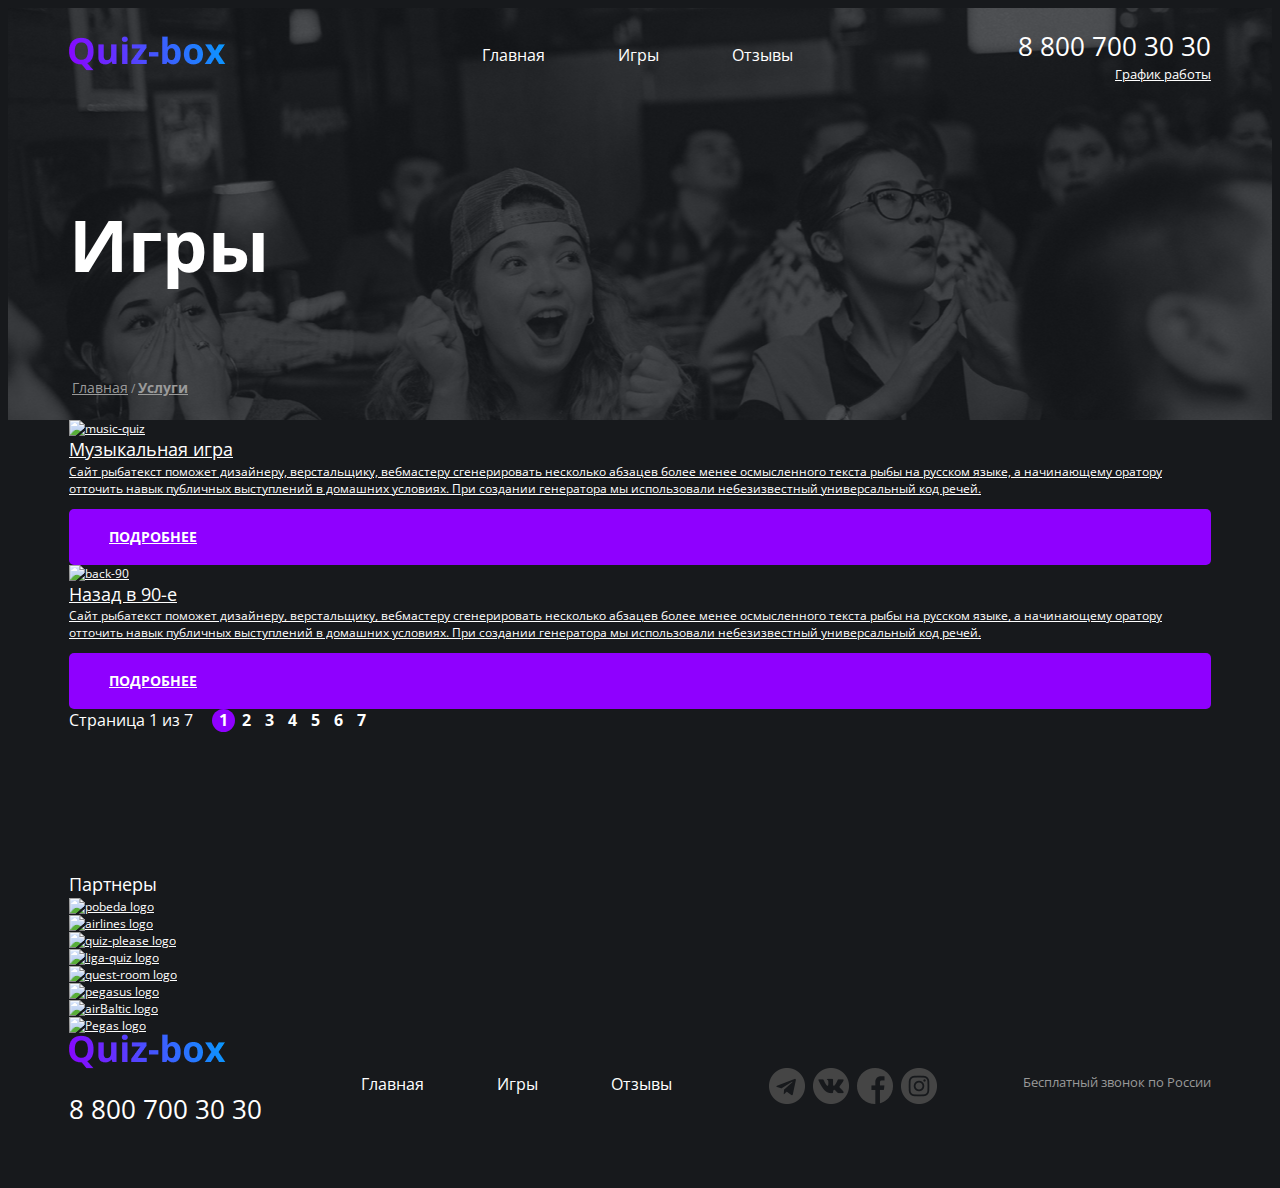
==== feedback.html @ 22ec0e54 "Add files via upload" ====
<!DOCTYPE html>
<html lang="en">
<head>
    <meta charset="UTF-8">
    <meta http-equiv="X-UA-Compatible" content="IE=edge">
    <meta name="viewport" content="width=device-width, initial-scale=1.0">
    <title>Услуги</title>
    <link href="https://fonts.googleapis.com/css2?family=Open+Sans:wght@400;700&display=swap" rel="stylesheet">
    <link rel="stylesheet" href="main — копия.css"></head>
    <link rel="stylesheet" href="normalize.css">
</head>
<body>
    <div class="wrapper feedback-wrapper">
        <section class="top-line">
            <div class="container top-line__container">
                <header class="header">
                    <div class="header__col header__col-left">
                    <a href="/" class="logo">
                        <img src="img/Quiz-box.png" alt="quiz-box logo" class="logo__img">
                    </a>
                      </div>
                      <div class="header__col">
                    <nav class="menu">
                        <ul class="menu__list">
                            <li class="menu__item">
                                <a href="#" class="menu__link">Главная</a>
                            </li>
                            <li class="menu__item">
                                <a href="#" class="menu__link">Игры</a>
                            </li>
                            <li class="menu__item">
                                <a href="#" class="menu__link">Отзывы</a>
                            </li>
                        </ul>
                    </nav>
                        </div>
                        <div class="header__col header__col-right">
                    <div class="contacts">
                        <a href="tel:+78007003030" class="contacts__phone">8 800 700 30 30</a>
                        <div class="contacts__dropdown-title">График работы</div>
                        </div>
                    </address>
                  </header>
                
                    <h1 class="page__title">Игры</h1>
                    <nav class="breadcrumbs">
                        <ul class="breadcrumbs__list">
                            <li class="breadcrumbs__item">
                                <a href="" class="breadcrumbs__link">Главная</a>
                            </li>
                            <li class="breadcrumbs__item breadcrumbs__item--active">
                                <a href="" class="breadcrumbs__link">Услуги</a>
                            </li>
                        </ul>
                    </nav>
            </div>
        </section>
        <main class="page-content">
            <div class="container">
                <ul class="services">
                    <li class="services__item">
                        <a href="#" class="service">
                            <div class="service__img">
                                <img src="img/music-quiz_services.png" alt="music-quiz" class="services__img-elem">
                            </div>
                            <div class="service__content">
                                <h2 class="service__title">Музыкальная игра</h2>
                                <div class="service__desc">
                                    <p>
                                        Сайт рыбатекст поможет дизайнеру, верстальщику, вебмастеру сгенерировать несколько абзацев более менее осмысленного текста рыбы на русском языке, а начинающему оратору отточить навык публичных выступлений в домашних условиях. При создании генератора мы использовали небезизвестный универсальный код речей. 
                                    </p>
                                </div>
                                <div href="" class="btn btn--color--white--serv">Подробнее</div>
                            </div>
                        </a>    
                    </li>
                    <li class="services__item">
                        <a href="#" class="service">
                            <div class="service__img">
                                <img src="img/back-90_services.png" alt="back-90" class="services__img-elem">
                            </div>
                            <div class="service__content">
                                <h2 class="service__title">Назад в 90-е</h2>
                                <div class="service__desc">
                                    <p>
                                        Сайт рыбатекст поможет дизайнеру, верстальщику, вебмастеру сгенерировать несколько абзацев более менее осмысленного текста рыбы на русском языке, а начинающему оратору отточить навык публичных выступлений в домашних условиях. При создании генератора мы использовали небезизвестный универсальный код речей. 
                                    </p>
                                </div>
                                <div href="" class="btn btn--color--white--serv">Подробнее</div>
                            </div>
                        </a>
                    </li>
                </ul>
                <div class="paginator paginator--serv">
                    <div class="paginator__display">Страница 1 из 7</div>
                    <ul class="paginator__list">
                        <li class="paginator__item paginator__item--active"> <a href="" class="paginator__link">1</a></li>
                        <li class="paginator__item"> <a href="" class="paginator__link">2</a></li>
                        <li class="paginator__item"> <a href="" class="paginator__link">3</a></li>
                        <li class="paginator__item"> <a href="" class="paginator__link">4</a></li>
                        <li class="paginator__item"> <a href="" class="paginator__link">5</a></li>
                        <li class="paginator__item"> <a href="" class="paginator__link">6</a></li>
                        <li class="paginator__item"> <a href="" class="paginator__link">7</a></li>
                    </ul>
            </div>
            </div>
        </main>
        <section class="inner-section inner-section--bg--grey">
            <div class="container">
                <h2 class="inner-section__title">Партнеры</h2>
                <ul class="partners">
                    <li class="partners__item">
                        <a href="#" class="partners__link">
                            <img src="img/pobeda.png" alt="pobeda logo">
                        </a>
                    </li>
                    <li class="partners__item">
                        <a href="#" class="partners__link">
                            <img src="img/airlines.png" alt="airlines logo">
                        </a>
                    </li>
                    <li class="partners__item">
                        <a href="#" class="partners__link">
                            <img src="img/quiz-please.png" alt="quiz-please logo">
                        </a>
                    </li>
                    <li class="partners__item">
                        <a href="#" class="partners__link">
                            <img src="img/ligue-quiz.png" alt="liga-quiz logo">
                        </a>
                    </li>
                    <li class="partners__item">
                        <a href="#" class="partners__link">
                            <img src="img/kvestroom.png" alt="quest-room logo">
                        </a>
                    </li>
                    <li class="partners__item">
                        <a href="#" class="partners__link">
                            <img src="img/pegasus.png" alt="pegasus logo">
                        </a>
                    </li>
                    <li class="partners__item">
                        <a href="#" class="partners__link">
                            <img src="img/airbaltic.png" alt="airBaltic logo">
                        </a>
                    </li>
                    <li class="partners__item">
                        <a href="#" class="partners__link">
                            <img src="img/pegas.png" alt="Pegas logo">
                        </a>
                    </li>
                </ul>
            </div>
        </section>
        <footer class="inner-footer">
            <div class="container">
                <div class="footer">
                    <div class="footer__col">
                <a href="/" class="logo">
                    <img src="img/Quiz-box.png" alt="" class="logo__pic">
                </a>
                        <nav class="menu menu--footer">
                            <ul class="menu__list">
                              <li class="menu__item">
                               <a href="" class="menu__link">Главная</a>
                              </li>
                              <li class="menu__item">
                              <a href="" class="menu__link">Игры</a>
                             </li>
                              <li class="menu__item">
                             <a href="" class="menu__link">Отзывы</a>
                              </li>
                             </ul>
                            </nav>
                        </div>
                        <div class="footer__col footer__col--align--right">
        <ul class="socials">
            <li class="socials__item socials__item--icon--tg">
                <a href="" class="socials__link"></a>
            </li>
            <li class="socials__item socials__item--icon--vk">
                <a href="" class="socials__link"></a>
            </li>
            <li class="socials__item socials__item--icon--fb">
                <a href="" class="socials__link"></a>
            </li>
            <li class="socials__item socials__item--icon--ig">
                <a href="" class="socials__link"></a>
            </li>
        </ul>
        <adress class="contacts">
            <div class="contacts__desc">
                Бесплатный звонок по России
            </div>
            <a href="tel:+78007003030" class="contacts__phone">8 800 700 30 30</a>
        </adress>
        </div>
        </div>
            </div>
        </footer>
    </div>
</body>
</html>
---- main — копия.css ----
body {
    font-family: "Open Sans", Helvetica, sans-serif;
    color: #fff;
    font-size: 12px;
    line-height: 1.42;
    background: #17191C;
    -webkit-font-smoothing: antialiased; 
    -moz-osx-font-smoothing: grayscale; 
}

a {
    color: inherit;
    margin: 0;
    padding: 0;
    box-sizing: border-box;
}

ul {
    padding: 0;
    margin: 0;
}

ul li {
    list-style: none;
}

h1, h2, h3, h4 {
    margin: 0;
    font-weight: normal;
}

p {
    margin-top: 0;
}

* { 
    box-sizing: border-box;
}

.main-page-wrapper {
    background: url("img/main1.png") top center, url("img/main2.png") bottom 120px center, #17191C;
    background-repeat: no-repeat;
    background-size: contain;
    background-blend-mode: luminosity;
}

.container {
    margin: 0 auto;
    width: 1142px; 
}

.hero__container {
    display: flex;
    flex-direction: column;
    justify-content: space-between;
    min-height: 560px;
}

.header {
    padding-top: 20px;
    margin-bottom: 30px;
    display: flex;
    justify-content: space-between;
    align-items: center;
}

.header__col {
    display: flex;
    align-items: center;
}

.header__col-left {
    justify-content: flex-start;
}

.header__col-right {
    justify-content: flex-end;
}

.logo {
    display: block;
    margin-right: 100px;
}

.menu {
    display: flex;
    justify-content: space-between;
}

.menu__item {
    display: inline-block;
    vertical-align: middle;
    margin-right: 70px;
}

.menu__link {
    font-size: 16px;
    text-decoration: none;
}

.menu__link:hover {
    color: #8F00FF;
}

.contacts {
    font-style: normal;
    text-align: right;
    right: 0px;
    top: 26.64px;
}

.contacts__desc {
    color: #9A9A9A;
    font-size: 13px;
}

.contacts__phone {
    text-decoration: none;
    font-size: 26px;
    margin-bottom: 4px;
}

.contacts__dropdown-title {
    font-size: 13px;
    text-decoration: underline;
}

.hero__text-section {
    width: 60%;
}

.hero__title {
    font-size: 60px;
    font-weight: bold;
    line-height: 1.1;
    margin-bottom: 18px;
}

.hero__subtitle {
    font-size: 21px;   
    margin-bottom: 90px; 
}

.btn {
    background: #8F00FF;
    border-radius: 5px;
    padding: 18px 40px;
    color: #fff;
    font-size: 14px;
    font-weight: bold;
    text-transform: uppercase; 
    text-decoration: none;
}

.btn:hover {
    background: #741BBA;
}

.btn--color--white {
    background: #fff;
    border: 1px solid #8F00FF;
    border-radius: 5px;
    color: #8F00FF;
}

.news {
    margin-bottom: 120px; /* отступ для прошедших игр */
}

.news__title-title {
    display: flex;
    align-items: center;
}

.news__title {               /* новинки недели */
    font-size: 36px;
    font-weight: bold;
    margin-top: 210px; 
}

.news__title-img {
    height: 42px;
    width: 42px;
    margin-top: 210px;
}


.news__subtitle {
    font-size: 24px;
    font-weight: bold;
}

.news__list {
    display: flex;
    justify-content: space-between;
    margin-top: 50px;
}

.news__item {
    min-height: 360px;
    background: #fff;
    border-radius: 4px;
    width: calc(100% / 3 - 18px);
    overflow: hidden;
    display: flex;
    flex-direction: column;
    flex-basis: auto;
}

.news__item:last-child {
    margin-right: 0;
}

.news__header {
    min-height: 140px;
    margin-bottom: 0px;
    height: 144px;
    background: #17191C;
}

.news__content {
    padding: 22px 23px 45px;
    color: #000;
    display: flex;
    flex: 1;
    flex-direction: column;
}

.news__header-img {
    width: 100%;
    height: 100%;
    object-fit: cover;
}

.news__about {
    font-size: 16px;
    vertical-align: middle;
}

.news__info {
    display: flex;
}


.news__info-left {
    display: flex;
    justify-content: flex-start;
    align-items: center;
    
}

.news__info-right {
    display: flex;
    justify-content: flex-end;
    align-items: center;
    
}

.news__info-min, .news__info-question {
    font-size: 16px;
    margin-right: 15px;
}

.news__btn-wrapper {
    display: flex;
    margin-top: auto;
}

.news__about {
    font-size: 14px;
}

.news__about-desc {
    width: 300px;
    margin-bottom: 45px;
}

.past-games {
    margin-bottom: 50px;
}

.past-games__title {
    font-size: 36px;
    font-weight: bold;
    margin-bottom: 46px;
}

.games__list {
    display: flex;
    justify-content: space-between;
}

.single-games {
    position: relative;
    border-radius: 4px;
    overflow: hidden;
}

.games__item {
    height: 396px;
    margin-right: 2%;
    flex: 1;
}

.games__item:last-child { 
    margin-right: 0;
}

.single-games__img {
    display: block;
    width: 100%;
    height: 100%;
    object-fit: cover;
}

.single-games__text-content {
    position: absolute;
    left: 0;
    right: 0;
    bottom: 0;
    padding: 20px 25px;
    min-height: 160px;
}

.single-games__title {
    font-size: 24px;
    font-weight: bold;
}

.single-games__date {
    font-size: 14px;
    text-transform: lowercase;
}

.single-games__about {
    font-size: 16px;
    margin-bottom: 5px;
}

.paginator {  
    display: flex;
    width: 100%;
    margin-bottom: 140px;
}

.paginator__list {
    display: flex;
    font-size: 16px;
}

.paginator__item {
    text-align: center;
}

.paginator__display {
    display: flex;
    align-items: center;
    font-size: 16px;
    margin-right: 19px;
}

.paginator__item--active .paginator__link {
    background: #8F00FF;
}

.paginator__link {
    display: block;
    width: 23px;
    height: 23px;
    border-radius: 50%;
    position: relative;
    text-decoration: none;
    font-weight: bold;
    line-height: 23px;
}

.about-us {
    margin-bottom: 58px;
}

.about:before, .about__desc {
    display: inline-block;
    vertical-align: top;
}

.about:before {
    content: "";
    display: inline-block;
    vertical-align: top;
    width: 490px;
    height: 505px;
    border-radius: 3px;
    background: url("img/about.png") center center / cover no-repeat;
}

.about__desc {
    background: linear-gradient(71.43deg, #8F00FF 0%, #148CFF 100%), #212121;
    display: inline-block;
    padding: 70px 80px;
    width: 780px;
    margin-left: -140px;
    margin-top: 90px;
    border-radius: 3px;
    margin-bottom: 25px;
}

.about__title {
    font-weight: bold;
    font-size: 36px;
    margin-bottom: 37px;
}

.about__desc-text {
    margin-bottom: 90px;
    font-size: 16px;
    line-height: 1.7;
}

.about__desc-text p {
    margin-bottom: 50px;
}

.about__desc-text p:last-child {
    margin-bottom: 0;
}

.btn--gradient {
    background: none;
    border: 1px solid #fff;
    border-radius: 5px;
    color: #fff;
}   

.footer-container__content {
    border-top: 0.1px solid #ffffff;
}

.footer {
    height: 146px;
    position: relative;
}

.socials {
    top: 34px;
    left: 700px;
    position: absolute;
}

.socials__item {
    display: inline-block;
    vertical-align: middle;
    margin-right: 5px;
}

.socials__item:last-child {
    margin-right: 0;
}

.socials__link {
    display: block;
    text-decoration: none;
    width: 36px;
    height: 36px;
    background: center center no-repeat;
}

.socials__item--icon--tg .socials__link {
    background-image: url("img/telegram.png");
}

.socials__item--icon--vk .socials__link {
    background-image: url("img/vk.png");
}

.socials__item--icon--fb .socials__link {
    background-image: url("img/f.png");
}

.socials__item--icon--ig .socials__link {
    background-image: url("img/in.png");
}

.socials__item--icon--tg .socials__link:hover {
    background-image: url("img/t-hover.png");
}

.socials__item--icon--vk .socials__link:hover {
    background-image: url("img/vk-hover.png");
}

.socials__item--icon--fb .socials__link:hover {
    background-image: url("img/f2-hover.png");
}

.socials__item--icon--ig .socials__link:hover {
    background-image: url("img/in-hover.png");
}

.menu--footer {
   position: absolute;
   left: 292px;
}


/* services page */

.top-line {
    min-height: 412px;
    display: flex;
    flex-direction: column;
    background: url("img/main1.png") center no-repeat, #17191C;
    background-blend-mode: luminosity;
}

.top-line__container {
    display: flex;
    flex: 1;
    flex-direction: column;
    justify-content: space-between;
    padding-bottom: 19px;
    
}

.page__title {
    font-size: 72px;
    line-height: 1;
    font-weight: bold;
}

.breadcrumbs__list {
    display: flex;
    align-items: center;
}

.breadcrumbs__link {
    font-size: 14px;
    color: #9A9A9A;
    margin: 3px;
}

.breadcrumbs__item {
    display: flex;
    align-items: center;
}

.breadcrumbs__item--active {
    font-weight: bold;
}

.breadcrumbs__item:after {
    content: "/";
    color: #9A9A9A;
}

.breadcrumbs__item:last-child:after {
    display: none;
}
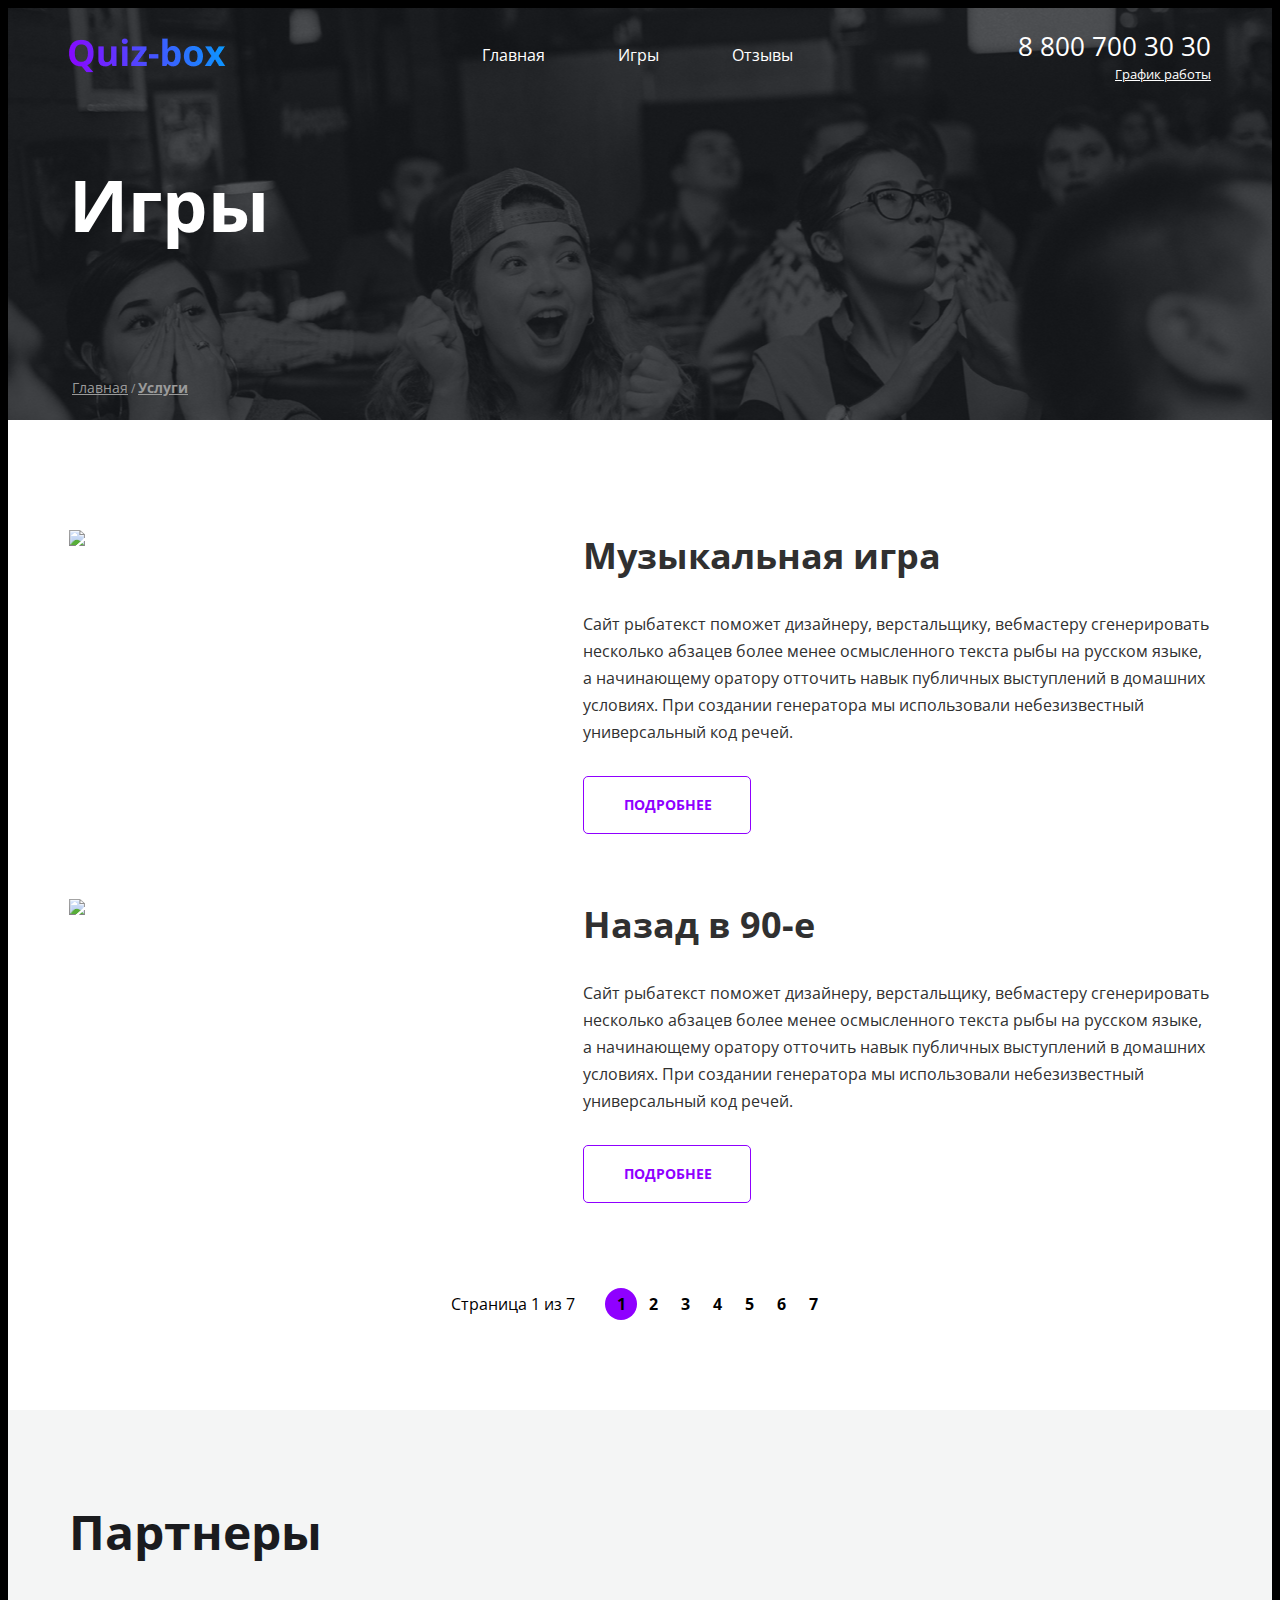
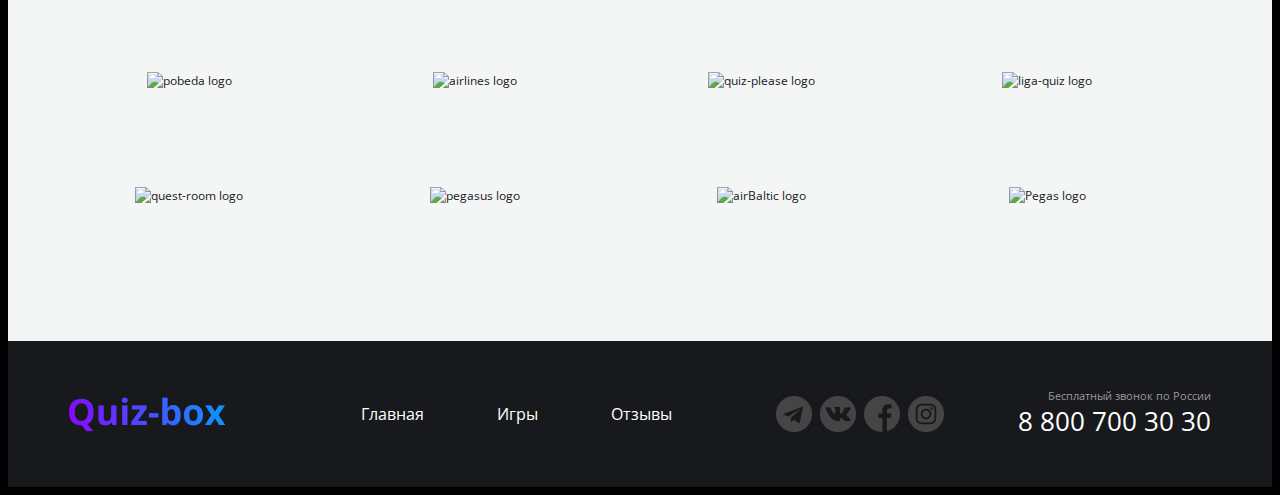
==== commit 2d94306a: "Update feedback.html" ====
--- a/feedback.html
+++ b/feedback.html
@@ -200,4 +200,4 @@
         </footer>
     </div>
 </body>
-</html>+</html>
--- a/main — копия.css
+++ b/main — копия.css
@@ -1,9 +1,9 @@
 body {
     font-family: "Open Sans", Helvetica, sans-serif;
+    background: #000;
     color: #fff;
     font-size: 12px;
     line-height: 1.42;
-    background: #17191C;
     -webkit-font-smoothing: antialiased; 
     -moz-osx-font-smoothing: grayscale; 
 }
@@ -37,6 +37,11 @@
     box-sizing: border-box;
 }
 
+img {
+    display: block;
+    max-width: 100%;
+}
+
 .main-page-wrapper {
     background: url("img/main1.png") top center, url("img/main2.png") bottom 120px center, #17191C;
     background-repeat: no-repeat;
@@ -111,7 +116,7 @@
 
 .contacts__desc {
     color: #9A9A9A;
-    font-size: 13px;
+    font-size: 11px;
 }
 
 .contacts__phone {
@@ -161,6 +166,24 @@
     border: 1px solid #8F00FF;
     border-radius: 5px;
     color: #8F00FF;
+    padding: 16px 29px;
+}
+
+.btn--color--white:hover {
+    color: #fff;
+}
+
+.btn--color--white--serv {
+    background: #fff;
+    border: 1px solid #8F00FF;
+    border-radius: 5px;
+    color: #8F00FF;
+    padding: 18px 40px;
+    max-width: 168px;
+}
+
+.btn--color--white--serv:hover {
+    color: #fff;
 }
 
 .news {
@@ -188,6 +211,7 @@
 .news__subtitle {
     font-size: 24px;
     font-weight: bold;
+    margin-bottom: 18px;
 }
 
 .news__list {
@@ -197,7 +221,7 @@
 }
 
 .news__item {
-    min-height: 360px;
+    min-height: 350px;
     background: #fff;
     border-radius: 4px;
     width: calc(100% / 3 - 18px);
@@ -213,13 +237,13 @@
 
 .news__header {
     min-height: 140px;
-    margin-bottom: 0px;
+    margin-bottom: 15px;
     height: 144px;
     background: #17191C;
 }
 
 .news__content {
-    padding: 22px 23px 45px;
+    padding: 22px 23px 30px;
     color: #000;
     display: flex;
     flex: 1;
@@ -235,10 +259,12 @@
 .news__about {
     font-size: 16px;
     vertical-align: middle;
+    margin-bottom: 25px;
 }
 
 .news__info {
     display: flex;
+    margin-bottom: 27px;
 }
 
 
@@ -246,6 +272,7 @@
     display: flex;
     justify-content: flex-start;
     align-items: center;
+    margin-right: 35px;
     
 }
 
@@ -274,6 +301,7 @@
     width: 300px;
     margin-bottom: 45px;
 }
+
 
 .past-games {
     margin-bottom: 50px;
@@ -339,8 +367,14 @@
 
 .paginator {  
     display: flex;
+    justify-content: center;
     width: 100%;
-    margin-bottom: 140px;
+    margin-bottom: 150px;
+}
+
+.paginator--serv {
+    color: #000;
+    margin-bottom: 90px;
 }
 
 .paginator__list {
@@ -356,7 +390,7 @@
     display: flex;
     align-items: center;
     font-size: 16px;
-    margin-right: 19px;
+    margin-right: 30px;
 }
 
 .paginator__item--active .paginator__link {
@@ -365,28 +399,23 @@
 
 .paginator__link {
     display: block;
-    width: 23px;
-    height: 23px;
+    width: 32px;
+    height: 32px;
     border-radius: 50%;
     position: relative;
     text-decoration: none;
     font-weight: bold;
-    line-height: 23px;
-}
-
-.about-us {
-    margin-bottom: 58px;
-}
-
-.about:before, .about__desc {
-    display: inline-block;
-    vertical-align: top;
+    line-height: 32px;
+}
+
+.about {
+    display: flex;
+    margin-bottom: 28px;
 }
 
 .about:before {
     content: "";
-    display: inline-block;
-    vertical-align: top;
+    display: block;
     width: 490px;
     height: 505px;
     border-radius: 3px;
@@ -395,9 +424,8 @@
 
 .about__desc {
     background: linear-gradient(71.43deg, #8F00FF 0%, #148CFF 100%), #212121;
-    display: inline-block;
-    padding: 70px 80px;
-    width: 780px;
+    padding: 75px 85px;
+    max-width: 790px;
     margin-left: -140px;
     margin-top: 90px;
     border-radius: 3px;
@@ -417,7 +445,7 @@
 }
 
 .about__desc-text p {
-    margin-bottom: 50px;
+    margin-bottom: 40px;
 }
 
 .about__desc-text p:last-child {
@@ -438,12 +466,22 @@
 .footer {
     height: 146px;
     position: relative;
+    display: flex;
+    align-items: center;
+    justify-content: space-between;
+}
+
+.footer__col {
+    display: flex;
+    align-items: center;
+}
+
+.footer__col--align--right {
+    justify-content: flex-end;
 }
 
 .socials {
-    top: 34px;
-    left: 700px;
-    position: absolute;
+    margin-right: 74px;
 }
 
 .socials__item {
@@ -504,13 +542,19 @@
 
 /* services page */
 
+
+.feedback-wrapper {
+    background: #fff;
+}
+
 .top-line {
     min-height: 412px;
     display: flex;
     flex-direction: column;
     background: url("img/main1.png") center no-repeat, #17191C;
     background-blend-mode: luminosity;
-}
+    margin-bottom: 90px;
+}   
 
 .top-line__container {
     display: flex;
@@ -525,6 +569,7 @@
     font-size: 72px;
     line-height: 1;
     font-weight: bold;
+    margin-bottom: 80px;
 }
 
 .breadcrumbs__list {
@@ -554,4 +599,90 @@
 
 .breadcrumbs__item:last-child:after {
     display: none;
-}+}
+
+.page__content {
+    background: #F2F2F2;
+    color: #303030;
+    padding: 40px 0;
+}
+
+.service {
+    display: flex;
+    padding: 20px 0px;
+    text-decoration: none;
+}
+
+.service__content {
+    flex: 1;
+    margin-bottom: 25px;   
+}
+
+.service__img {
+    width: 42%;
+    margin-right: 3%;
+}
+
+.service__title {
+    font-size: 36px;
+    font-weight: bold;
+    color: #303030;
+    margin-bottom: 30px;
+}
+
+.service__desc {
+    line-height: 27px;
+    font-size: 16px;   
+    margin-bottom: 30px;
+    color: #303030;
+}
+
+.services {
+    margin-bottom: 40px;
+}
+
+.inner-section {
+    background: #fff;
+    color: #1A1B1E;
+    padding: 88px 0;
+}
+
+.inner-section__title {
+    font-size: 48px;
+    font-weight: bold;
+    margin-bottom: 57px;
+}
+
+.inner-section--bg--grey {
+    background: #F4F5F5;
+}
+
+.partners {
+    display: flex;
+    flex-wrap: wrap;
+}
+
+.partners__link {
+    text-decoration: none;
+    display: flex;
+    width: 240px;
+    height: 115px;
+    align-items: center;
+    justify-content: center;
+}
+
+.partners__item {
+    margin-left: 46px;
+}
+
+.partners__item:nth-child(4n + 1) {
+    margin-left: 0;
+}
+
+.inner-footer {
+    background: #17191C;
+}
+
+
+
+
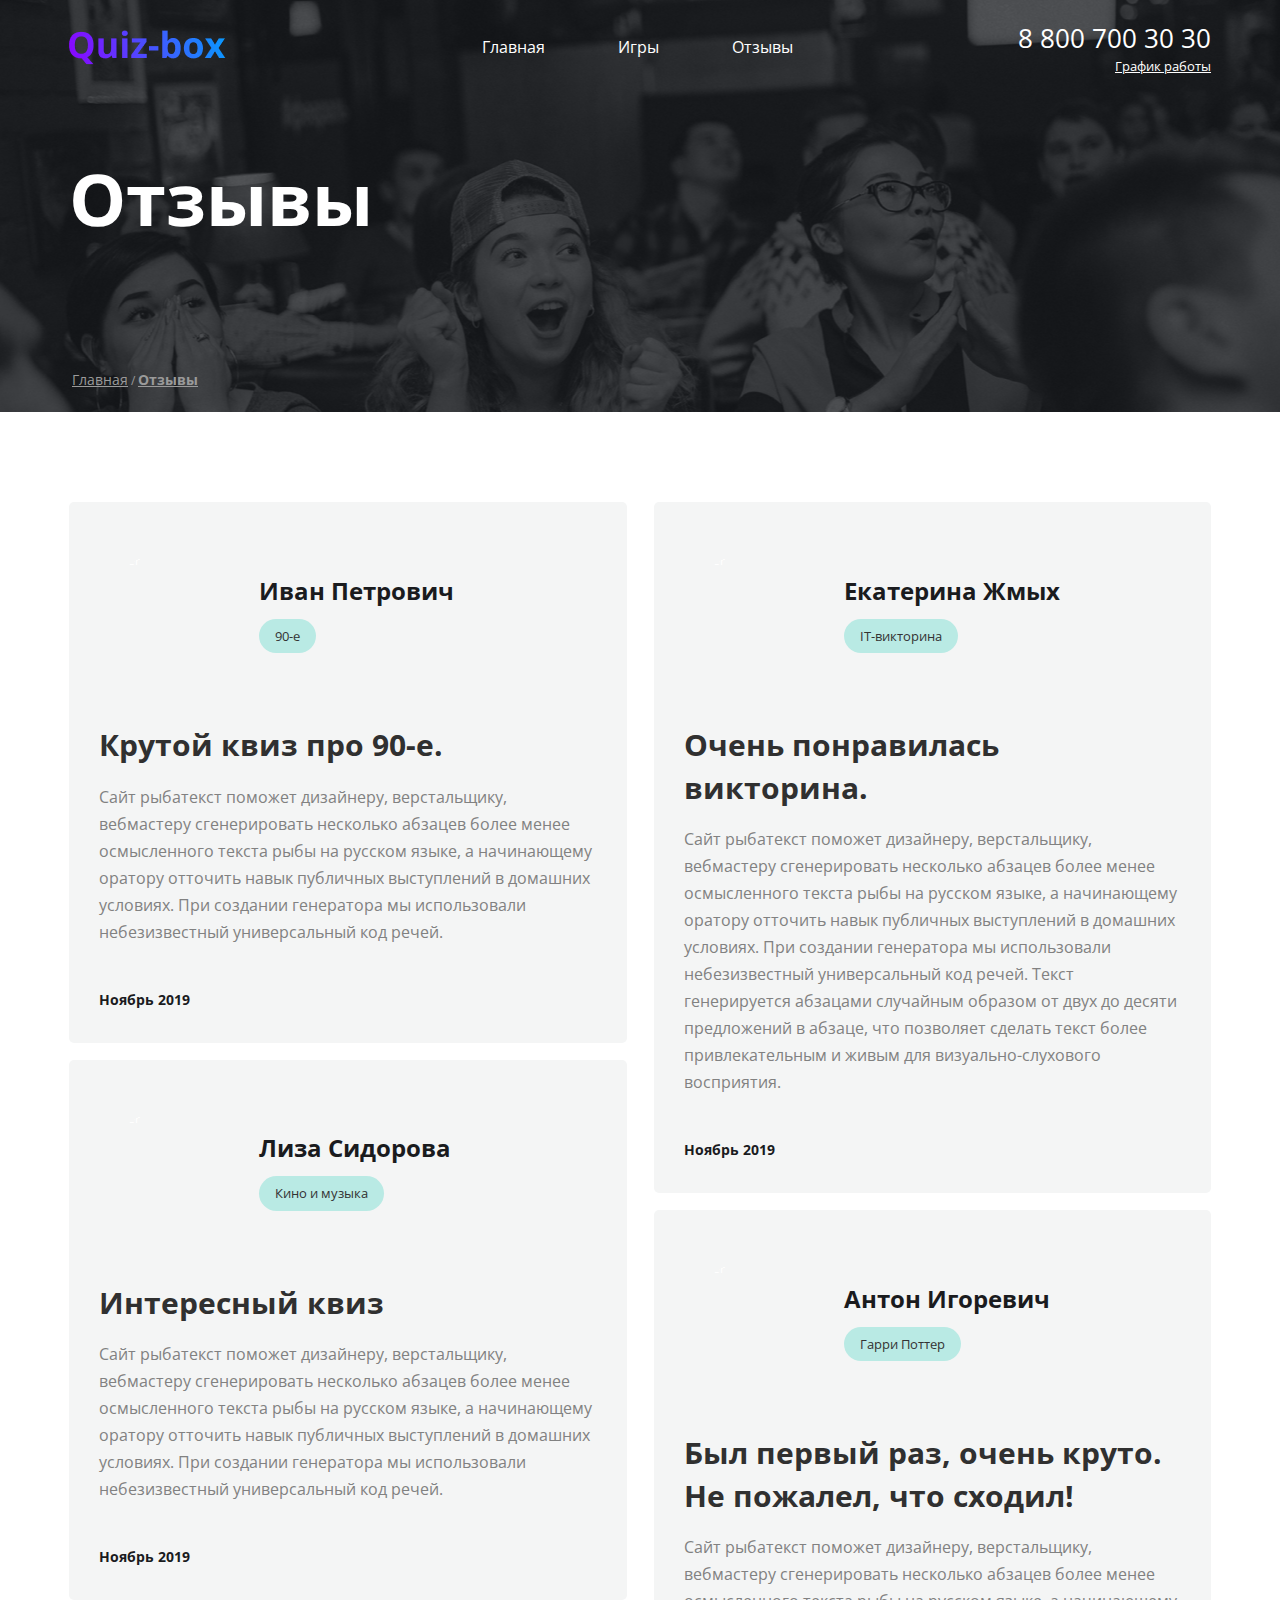
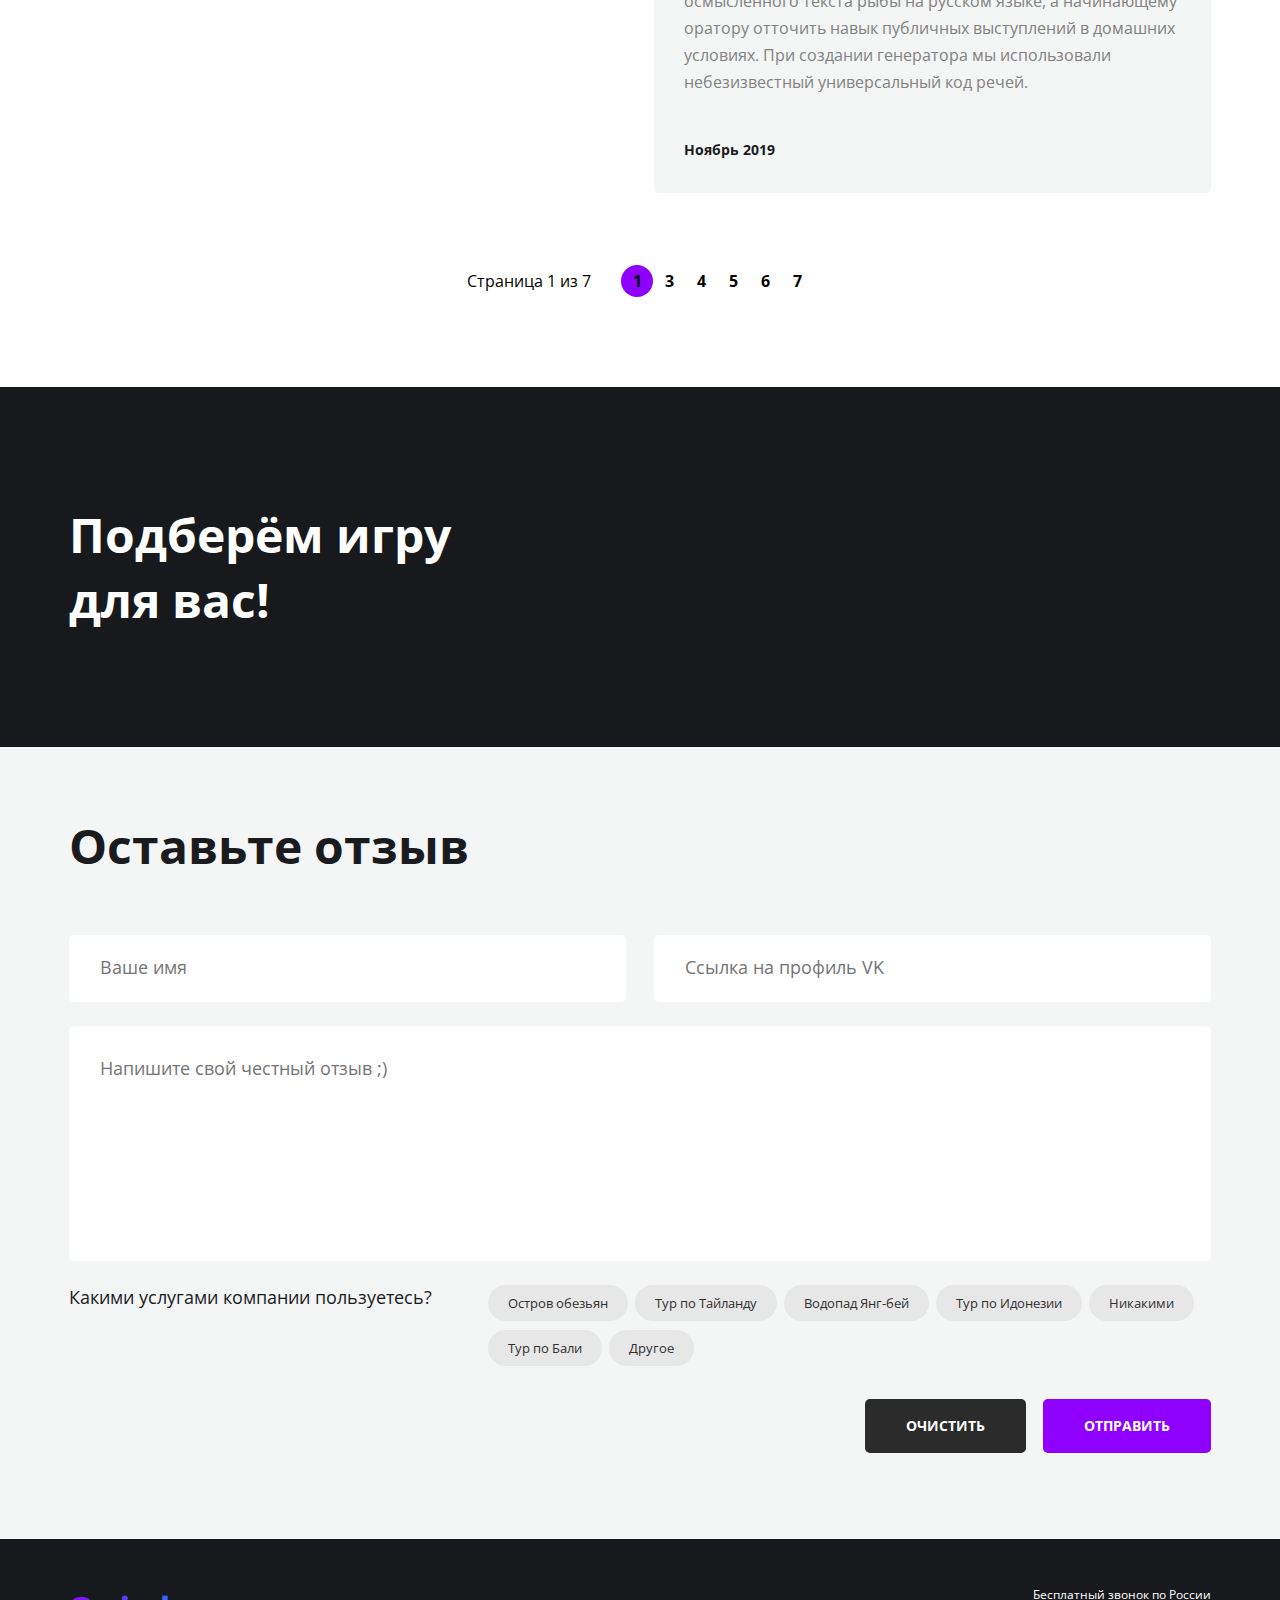
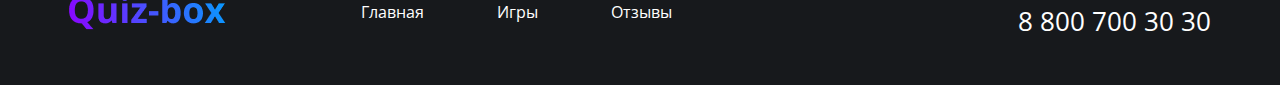
==== commit da55f23c: "Add files via upload" ====
--- a/feedback.html
+++ b/feedback.html
@@ -1,13 +1,13 @@
 <!DOCTYPE html>
-<html lang="en">
+<html lang="ru">
 <head>
     <meta charset="UTF-8">
     <meta http-equiv="X-UA-Compatible" content="IE=edge">
     <meta name="viewport" content="width=device-width, initial-scale=1.0">
-    <title>Услуги</title>
+    <title>Отзывы</title>
     <link href="https://fonts.googleapis.com/css2?family=Open+Sans:wght@400;700&display=swap" rel="stylesheet">
-    <link rel="stylesheet" href="main — копия.css"></head>
-    <link rel="stylesheet" href="normalize.css">
+    <link rel="stylesheet" href="css/main.css"></head>
+    
 </head>
 <body>
     <div class="wrapper feedback-wrapper">
@@ -15,7 +15,7 @@
             <div class="container top-line__container">
                 <header class="header">
                     <div class="header__col header__col-left">
-                    <a href="/" class="logo">
+                    <a href="index.html" class="logo">
                         <img src="img/Quiz-box.png" alt="quiz-box logo" class="logo__img">
                     </a>
                       </div>
@@ -23,33 +23,43 @@
                     <nav class="menu">
                         <ul class="menu__list">
                             <li class="menu__item">
-                                <a href="#" class="menu__link">Главная</a>
+                                <a href="index.html" class="menu__link">Главная</a>
                             </li>
                             <li class="menu__item">
-                                <a href="#" class="menu__link">Игры</a>
+                                <a href="services.html" class="menu__link">Игры</a>
                             </li>
                             <li class="menu__item">
-                                <a href="#" class="menu__link">Отзывы</a>
+                                <a href="feedback.html" class="menu__link">Отзывы</a>
                             </li>
                         </ul>
                     </nav>
                         </div>
                         <div class="header__col header__col-right">
-                    <div class="contacts">
-                        <a href="tel:+78007003030" class="contacts__phone">8 800 700 30 30</a>
-                        <div class="contacts__dropdown-title">График работы</div>
-                        </div>
-                    </address>
+                            <address class="contacts">
+                                <a href="tel:+78007003030" class="contacts__phone">8 800 700 30 30</a>
+                                <div class="contacts__dropdown">
+                                    <div class="contacts__dropdown-title">
+                                      <a href="#" class="contacts__dropdown-link">График работы</a>
+                                    </div>
+                                    <div class="contacts__dropdown-menu">
+                                        <div class="contacts__dropdown-text">
+                                          <div class="contacts__dropdown-hours">пн-вс: 09:00 - 20:00</div>
+                                          <div class="contacts__dropdown-lunch">Обед: 14:00-14:30</div>
+                                        </div>
+                                    </div>
+                                  </div>
+                              </address>
+                              </div>
                   </header>
                 
-                    <h1 class="page__title">Игры</h1>
+                    <h1 class="page__title">Отзывы</h1>
                     <nav class="breadcrumbs">
                         <ul class="breadcrumbs__list">
                             <li class="breadcrumbs__item">
-                                <a href="" class="breadcrumbs__link">Главная</a>
+                                <a href="index.html" class="breadcrumbs__link">Главная</a>
                             </li>
                             <li class="breadcrumbs__item breadcrumbs__item--active">
-                                <a href="" class="breadcrumbs__link">Услуги</a>
+                                <a href="feedback.html" class="breadcrumbs__link">Отзывы</a>
                             </li>
                         </ul>
                     </nav>
@@ -57,118 +67,214 @@
         </section>
         <main class="page-content">
             <div class="container">
-                <ul class="services">
-                    <li class="services__item">
-                        <a href="#" class="service">
-                            <div class="service__img">
-                                <img src="img/music-quiz_services.png" alt="music-quiz" class="services__img-elem">
-                            </div>
-                            <div class="service__content">
-                                <h2 class="service__title">Музыкальная игра</h2>
-                                <div class="service__desc">
-                                    <p>
-                                        Сайт рыбатекст поможет дизайнеру, верстальщику, вебмастеру сгенерировать несколько абзацев более менее осмысленного текста рыбы на русском языке, а начинающему оратору отточить навык публичных выступлений в домашних условиях. При создании генератора мы использовали небезизвестный универсальный код речей. 
-                                    </p>
+                <ul class="feedback__list">
+                    <li class="feedback__item feedback">
+                        <div class="feedback__header">
+                            <div class="feedback__photo">
+                                <div class="avatar">
+                                    <img src="img/ava-Ivan.png" alt="user" class="avatar">
                                 </div>
-                                <div href="" class="btn btn--color--white--serv">Подробнее</div>
-                            </div>
-                        </a>    
+                            </div>
+                            <div class="feedback__userdata">
+                                <a href="" class="feedback__user">Иван Петрович</a>
+                                <ul class="feedback__tags">
+                                    <li class="feedback__item tag tag--bg--green">90-е</li>
+                                </ul>
+                            </div>
+                        </div>
+                        <div class="feedback__content">
+                            <h3 class="feedback__title">Крутой квиз про 90-е.</h3>
+                            <div class="feedback__content-text">
+                                <p>
+                                    Сайт рыбатекст поможет дизайнеру, верстальщику, вебмастеру сгенерировать несколько абзацев более менее осмысленного текста рыбы на русском языке, а начинающему оратору отточить навык публичных выступлений в домашних условиях. При создании генератора мы использовали небезизвестный универсальный код речей. 
+                                </p>
+                            </div>
+                            <time class="feedback__date">Ноябрь 2019</time>
+                        </div>
                     </li>
-                    <li class="services__item">
-                        <a href="#" class="service">
-                            <div class="service__img">
-                                <img src="img/back-90_services.png" alt="back-90" class="services__img-elem">
-                            </div>
-                            <div class="service__content">
-                                <h2 class="service__title">Назад в 90-е</h2>
-                                <div class="service__desc">
-                                    <p>
-                                        Сайт рыбатекст поможет дизайнеру, верстальщику, вебмастеру сгенерировать несколько абзацев более менее осмысленного текста рыбы на русском языке, а начинающему оратору отточить навык публичных выступлений в домашних условиях. При создании генератора мы использовали небезизвестный универсальный код речей. 
-                                    </p>
+                    <li class="feedback__item feedback">
+                        <div class="feedback__header">
+                            <div class="feedback__photo">
+                                <div class="avatar">
+                                    <img src="img/ava-Liza.png" alt="user" class="avatar">
                                 </div>
-                                <div href="" class="btn btn--color--white--serv">Подробнее</div>
-                            </div>
-                        </a>
+                            </div>
+                            <div class="feedback__userdata">
+                                <a href="" class="feedback__user">Лиза Сидорова</a>
+                                <ul class="feedback__tags">
+                                    <li class="feedback__item tag tag--bg--green">Кино и музыка</li>
+                                </ul>
+                            </div>
+                        </div>
+                        <div class="feedback__content">
+                            <h3 class="feedback__title">Интересный квиз</h3>
+                            <div class="feedback__content-text">
+                                <p>
+                                    Сайт рыбатекст поможет дизайнеру, верстальщику, вебмастеру сгенерировать несколько абзацев более менее осмысленного текста рыбы на русском языке, а начинающему оратору отточить навык публичных выступлений в домашних условиях. При создании генератора мы использовали небезизвестный универсальный код речей. 
+                                </p>
+                            </div>
+                            <time class="feedback__date">Ноябрь 2019</time>
+                        </div>
+                    </li>
+                    <li class="feedback__item feedback">
+                        <div class="feedback__header">
+                            <div class="feedback__photo">
+                                <div class="avatar">
+                                    <img src="img/ava-Kate.png" alt="user" class="avatar">
+                                </div>
+                            </div>
+                            <div class="feedback__userdata">
+                                <a href="" class="feedback__user">Екатерина Жмых</a>
+                                <ul class="feedback__tags">
+                                    <li class="feedback__item tag tag--bg--green">IT-викторина</li>
+                                </ul>
+                            </div>
+                        </div>
+                        <div class="feedback__content">
+                            <h3 class="feedback__title">Очень понравилась 
+                                викторина.</h3>
+                            <div class="feedback__content-text">
+                                <p>
+                                    Сайт рыбатекст поможет дизайнеру, верстальщику, вебмастеру сгенерировать несколько абзацев более менее осмысленного текста рыбы на русском языке, а начинающему оратору отточить навык публичных выступлений в домашних условиях. При создании генератора мы использовали небезизвестный универсальный код речей. Текст генерируется абзацами случайным образом от двух до десяти предложений в абзаце, что позволяет сделать текст более привлекательным и живым для визуально-слухового восприятия. 
+                                </p>
+                            </div>
+                            <time class="feedback__date">Ноябрь 2019</time>
+                        </div>
+                    </li>
+                    <li class="feedback__item feedback">
+                        <div class="feedback__header">
+                            <div class="feedback__photo">
+                                <div class="avatar">
+                                    <img src="img/ava-Ivan.png" alt="user" class="avatar">
+                                </div>
+                            </div>
+                            <div class="feedback__userdata">
+                                <a href="" class="feedback__user">Антон Игоревич</a>
+                                <ul class="feedback__tags">
+                                    <li class="feedback__item tag tag--bg--green">Гарри Поттер</li>
+                                </ul>
+                            </div>
+                        </div>
+                        <div class="feedback__content">
+                            <h3 class="feedback__title">Был первый раз, очень круто.
+                                Не пожалел, что сходил!</h3>
+                            <div class="feedback__content-text">
+                                <p>
+                                    Сайт рыбатекст поможет дизайнеру, верстальщику, вебмастеру сгенерировать несколько абзацев более менее осмысленного текста рыбы на русском языке, а начинающему оратору отточить навык публичных выступлений в домашних условиях. При создании генератора мы использовали небезизвестный универсальный код речей. 
+                                </p>
+                            </div>
+                            <time class="feedback__date">Ноябрь 2019</time>
+                        </div>
                     </li>
                 </ul>
                 <div class="paginator paginator--serv">
                     <div class="paginator__display">Страница 1 из 7</div>
                     <ul class="paginator__list">
                         <li class="paginator__item paginator__item--active"> <a href="" class="paginator__link">1</a></li>
-                        <li class="paginator__item"> <a href="" class="paginator__link">2</a></li>
-                        <li class="paginator__item"> <a href="" class="paginator__link">3</a></li>
-                        <li class="paginator__item"> <a href="" class="paginator__link">4</a></li>
-                        <li class="paginator__item"> <a href="" class="paginator__link">5</a></li>
-                        <li class="paginator__item"> <a href="" class="paginator__link">6</a></li>
-                        <li class="paginator__item"> <a href="" class="paginator__link">7</a></li>
+                        <li class="paginator__item"> <a href="#" class="paginator__link">3</a></li>
+                        <li class="paginator__item"> <a href="#" class="paginator__link">4</a></li>
+                        <li class="paginator__item"> <a href="#" class="paginator__link">5</a></li>
+                        <li class="paginator__item"> <a href="#" class="paginator__link">6</a></li>
+                        <li class="paginator__item"> <a href="#" class="paginator__link">7</a></li>
                     </ul>
             </div>
             </div>
         </main>
-        <section class="inner-section inner-section--bg--grey">
+        <section class="separator">
             <div class="container">
-                <h2 class="inner-section__title">Партнеры</h2>
-                <ul class="partners">
-                    <li class="partners__item">
-                        <a href="#" class="partners__link">
-                            <img src="img/pobeda.png" alt="pobeda logo">
-                        </a>
-                    </li>
-                    <li class="partners__item">
-                        <a href="#" class="partners__link">
-                            <img src="img/airlines.png" alt="airlines logo">
-                        </a>
-                    </li>
-                    <li class="partners__item">
-                        <a href="#" class="partners__link">
-                            <img src="img/quiz-please.png" alt="quiz-please logo">
-                        </a>
-                    </li>
-                    <li class="partners__item">
-                        <a href="#" class="partners__link">
-                            <img src="img/ligue-quiz.png" alt="liga-quiz logo">
-                        </a>
-                    </li>
-                    <li class="partners__item">
-                        <a href="#" class="partners__link">
-                            <img src="img/kvestroom.png" alt="quest-room logo">
-                        </a>
-                    </li>
-                    <li class="partners__item">
-                        <a href="#" class="partners__link">
-                            <img src="img/pegasus.png" alt="pegasus logo">
-                        </a>
-                    </li>
-                    <li class="partners__item">
-                        <a href="#" class="partners__link">
-                            <img src="img/airbaltic.png" alt="airBaltic logo">
-                        </a>
-                    </li>
-                    <li class="partners__item">
-                        <a href="#" class="partners__link">
-                            <img src="img/pegas.png" alt="Pegas logo">
-                        </a>
-                    </li>
-                </ul>
-            </div>
+             <div class="separator__content">
+                <h2 class="separator__title">
+                    Подберём игру для вас!
+                </h2>
+             </div>
+            </div>
+        </section>
+        <section class="review">
+            <div class="container">
+                <h2 class="review__title">Оставьте отзыв</h2>
+            <form action="" class="form">
+                <div class="form__row">
+                    <div class="form__col">
+                        <input type="text" class="form__input" placeholder="Ваше имя" name="name">
+                    </div>
+                    <div class="form__col">
+                        <input type="url" class="form__input" placeholder="Ссылка на профиль VK" name="link">
+                    </div>
+                </div>
+                <div class="form__row">
+                    <textarea class="form__textarea" name="comment" placeholder="Напишите свой честный отзыв ;)"></textarea>
+                </div>
+                <div class="form__row">
+                    <div class="form__text">Какими услугами компании пользуетесь?</div>
+                    <ul class="form__check-list">
+                        <li class="form__check-item">
+                            <label class="form__label">
+                            <input type="checkbox" class="form__checkbox" name="service1">
+                            <span class="form__check-text">Остров обезьян</span>
+                            </label>
+                        </li>
+                        <li class="form__check-item">
+                            <label class="form__label">
+                            <input type="checkbox" class="form__checkbox" name="service2">
+                            <span class="form__check-text">Тур по Тайланду</span>
+                            </label>
+                        </li>
+                        <li class="form__check-item">
+                            <label class="form__label">
+                            <input type="checkbox" class="form__checkbox" name="service3">
+                            <span class="form__check-text">Водопад Янг-бей</span>
+                            </label>
+                        </li>
+                        <li class="form__check-item">
+                            <label class="form__label">
+                            <input type="checkbox" class="form__checkbox" name="service4">
+                            <span class="form__check-text">Тур по Идонезии</span>
+                            </label>    
+                        </li>
+                        <li class="form__check-item">
+                            <label class="form__label">
+                            <input type="checkbox" class="form__checkbox" name="service5">
+                            <span class="form__check-text">Никакими</span>
+                            </label>
+                        </li>
+                        <li class="form__check-item">
+                            <label class="form__label">
+                            <input type="checkbox" class="form__checkbox" name="service6">
+                            <span class="form__check-text">Тур по Бали</span>
+                            </label>
+                        </li>
+                        <li class="form__check-item">
+                            <label class="form__label">
+                            <input type="checkbox" class="form__checkbox" name="service7">
+                            <span class="form__check-text">Другое</span>
+                            </label>
+                        </li>
+                    </ul>
+                </div>
+                <div class="form__row form__row--right">
+                    <button class="btn btn--color--black" type="reset">Очистить</button>
+                    <button class="btn" type="submit">Отправить</button>
+                </div>
+            </form>
+        </div>
         </section>
         <footer class="inner-footer">
             <div class="container">
                 <div class="footer">
                     <div class="footer__col">
-                <a href="/" class="logo">
+                <a href="index.html" class="logo">
                     <img src="img/Quiz-box.png" alt="" class="logo__pic">
                 </a>
                         <nav class="menu menu--footer">
                             <ul class="menu__list">
                               <li class="menu__item">
-                               <a href="" class="menu__link">Главная</a>
+                               <a href="index.html" class="menu__link">Главная</a>
                               </li>
                               <li class="menu__item">
-                              <a href="" class="menu__link">Игры</a>
+                              <a href="services.html" class="menu__link">Игры</a>
                              </li>
                               <li class="menu__item">
-                             <a href="" class="menu__link">Отзывы</a>
+                             <a href="feedback.html" class="menu__link">Отзывы</a>
                               </li>
                              </ul>
                             </nav>
@@ -176,16 +282,16 @@
                         <div class="footer__col footer__col--align--right">
         <ul class="socials">
             <li class="socials__item socials__item--icon--tg">
-                <a href="" class="socials__link"></a>
+                <a href="#" class="socials__link"></a>
             </li>
             <li class="socials__item socials__item--icon--vk">
-                <a href="" class="socials__link"></a>
+                <a href="#" class="socials__link"></a>
             </li>
             <li class="socials__item socials__item--icon--fb">
-                <a href="" class="socials__link"></a>
+                <a href="#" class="socials__link"></a>
             </li>
             <li class="socials__item socials__item--icon--ig">
-                <a href="" class="socials__link"></a>
+                <a href="#" class="socials__link"></a>
             </li>
         </ul>
         <adress class="contacts">
@@ -200,4 +306,4 @@
         </footer>
     </div>
 </body>
-</html>
+</html>--- a/css/main.css
+++ b/css/main.css
@@ -0,0 +1,25 @@
+@import url('layout/base.css');
+@import url('layout/normalize.css');
+@import url('block/header.css');
+@import url('block/logo.css');
+@import url('block/menu.css');
+@import url('block/contacts.css');
+@import url('block/hero.css');
+@import url('block/btn.css');
+@import url('block/news.css');
+@import url('block/past-games.css');
+@import url('block/paginator.css');
+@import url('block/about.css');
+@import url('block/footer.css');
+@import url('block/socials.css');
+@import url('block/page__title');
+@import url('block/breadcrumbs.css');
+@import url('block/page__content.css');
+@import url('block/service.css');
+@import url('block/services.css');
+@import url('block/partners.css');
+@import url('block/quiz-box.css');
+@import url('block/feedback.css');
+@import url('block/separator.css');
+@import url('block/reviews.css');
+@import url('block/form.css');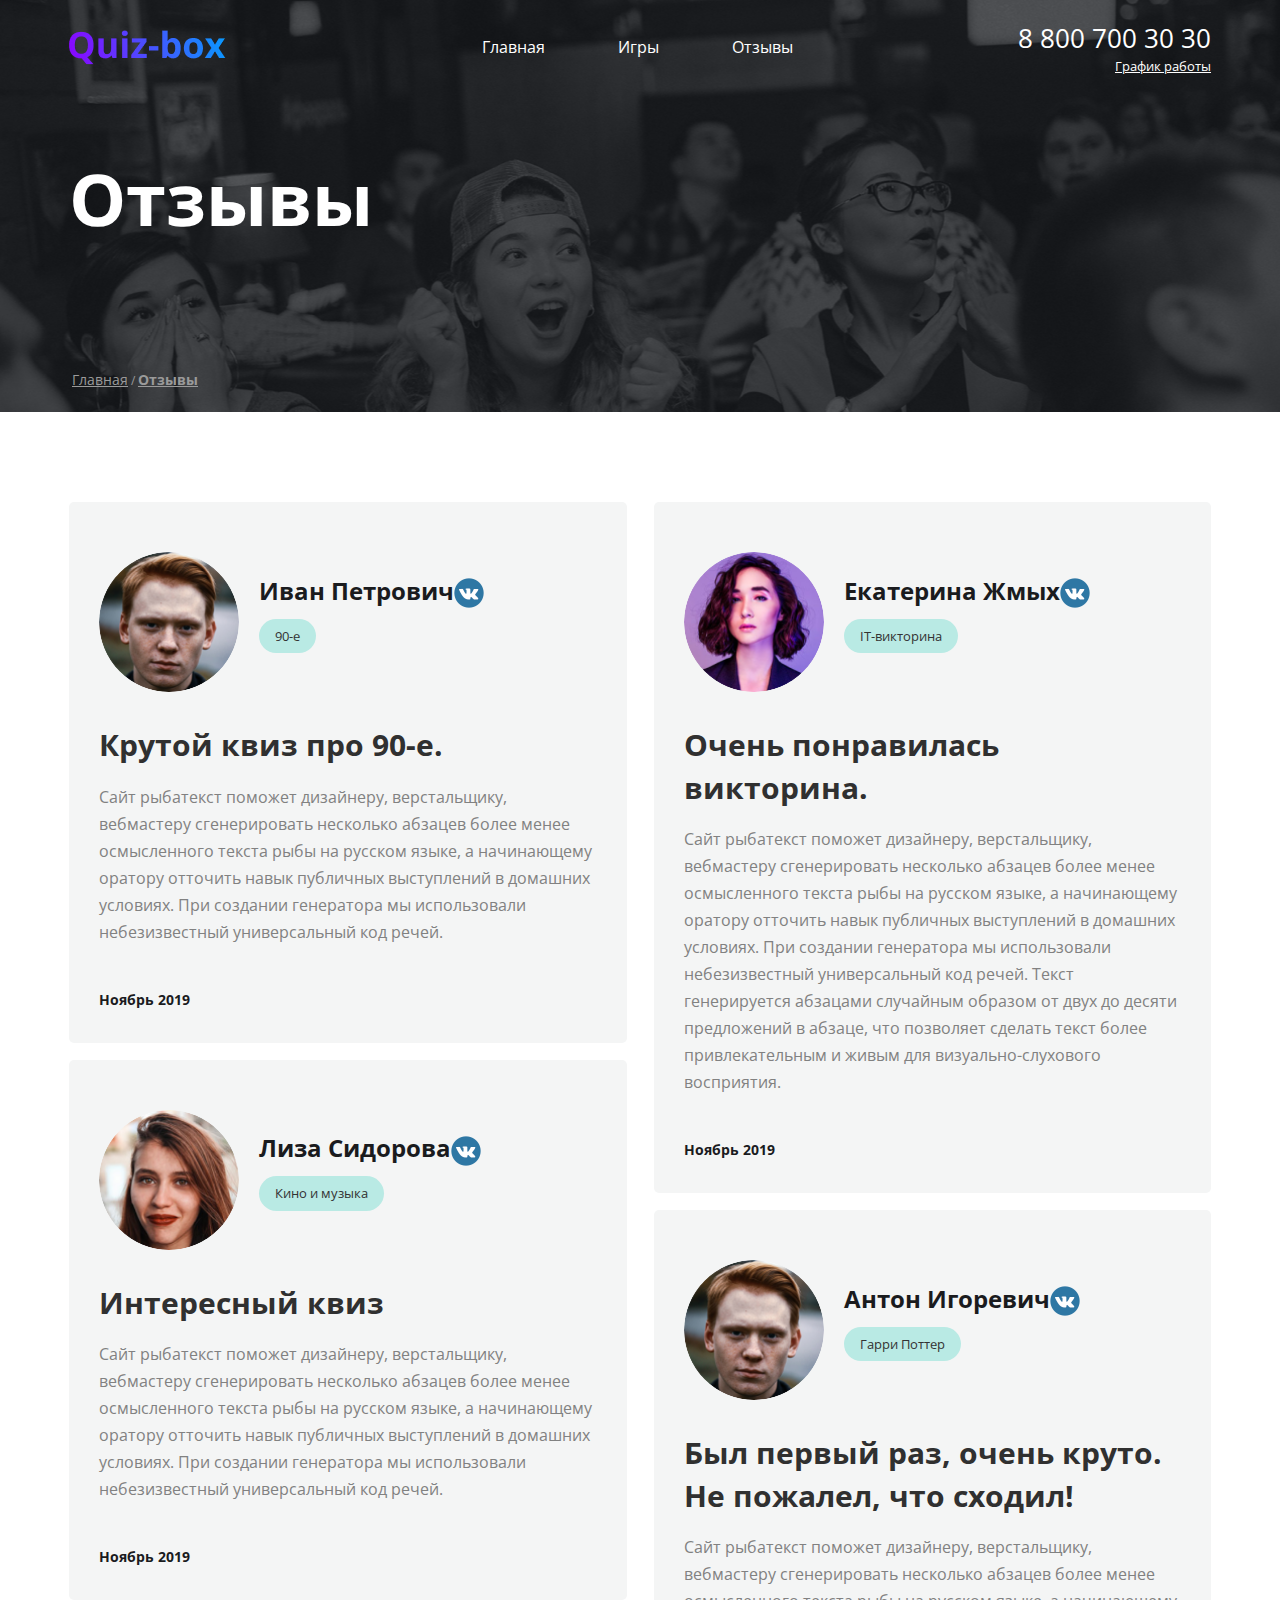
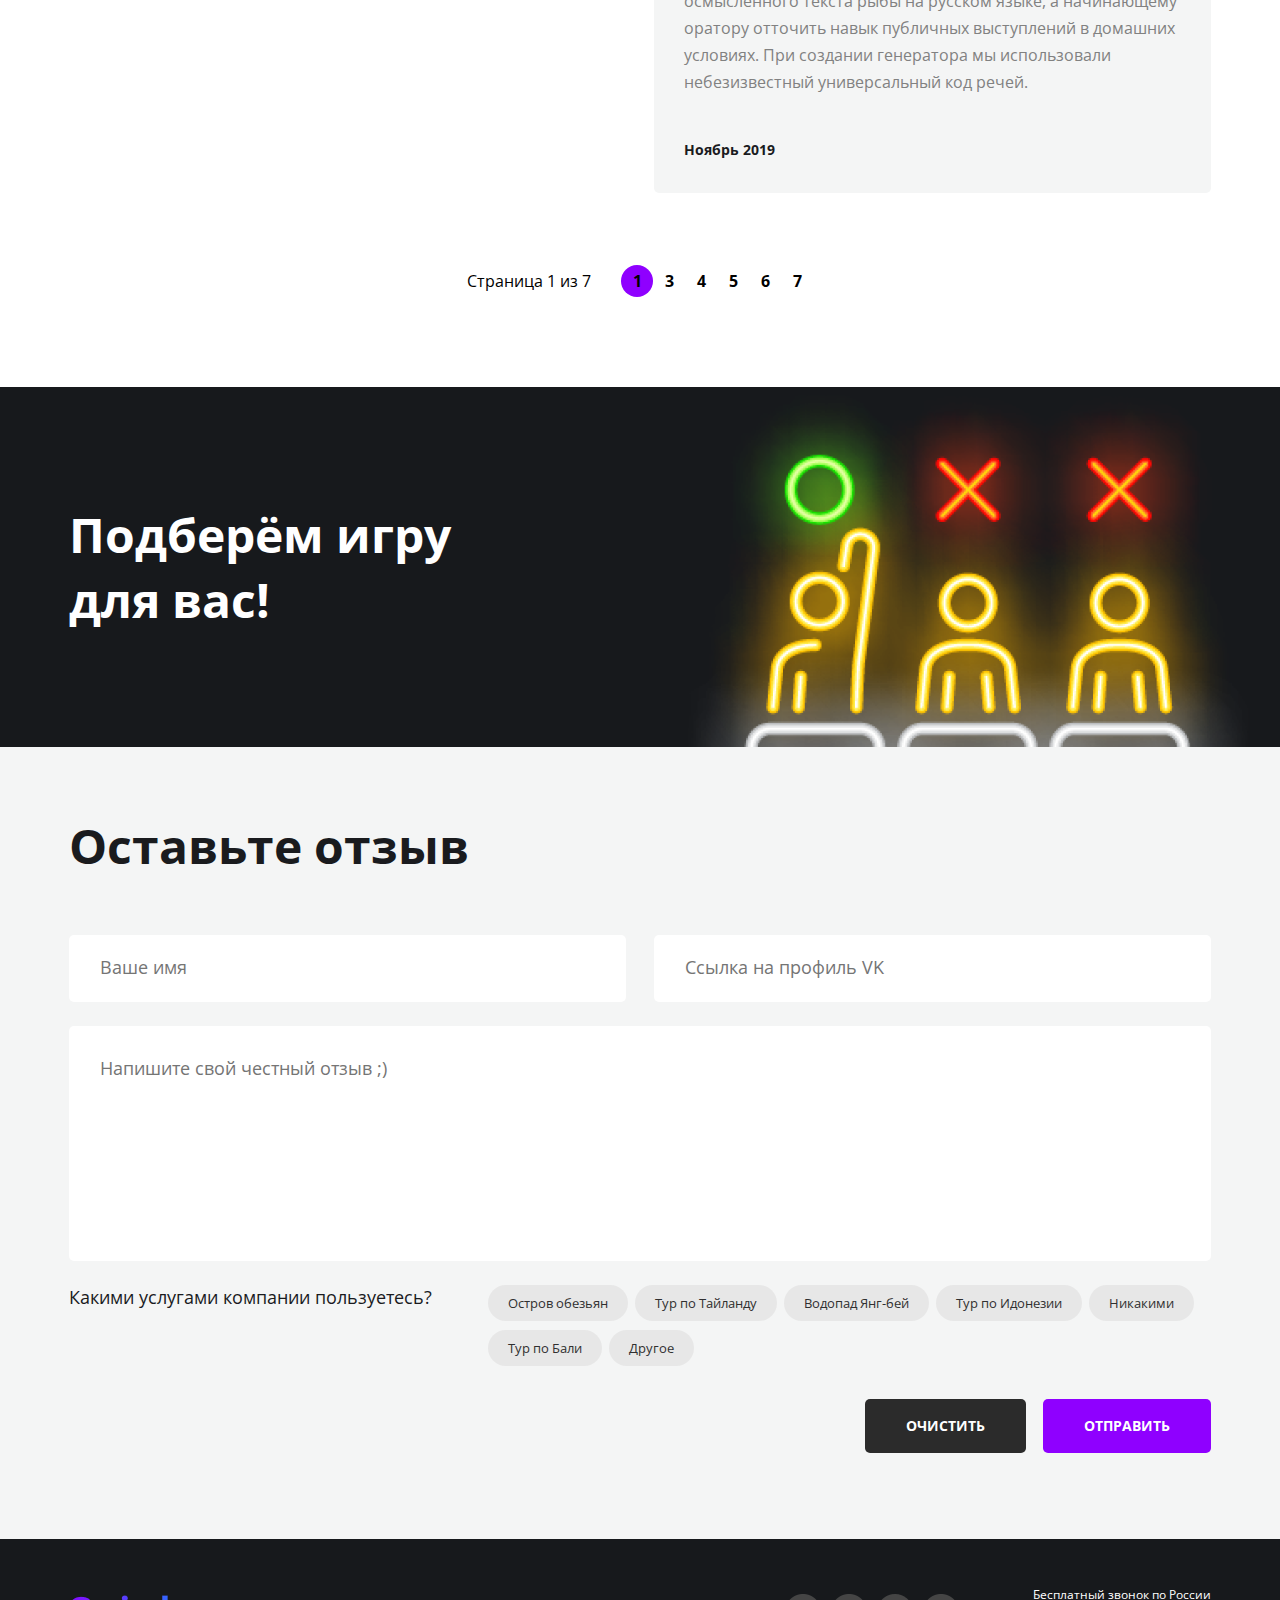
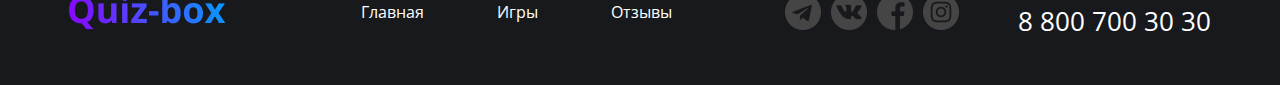
==== commit 6a118a32: "Add files via upload" ====
--- a/feedback.html
+++ b/feedback.html
@@ -15,7 +15,7 @@
             <div class="container top-line__container">
                 <header class="header">
                     <div class="header__col header__col-left">
-                    <a href="index.html" class="logo">
+                    <a href="main.html" class="logo">
                         <img src="img/Quiz-box.png" alt="quiz-box logo" class="logo__img">
                     </a>
                       </div>
@@ -23,7 +23,7 @@
                     <nav class="menu">
                         <ul class="menu__list">
                             <li class="menu__item">
-                                <a href="index.html" class="menu__link">Главная</a>
+                                <a href="main.html" class="menu__link">Главная</a>
                             </li>
                             <li class="menu__item">
                                 <a href="services.html" class="menu__link">Игры</a>
@@ -56,7 +56,7 @@
                     <nav class="breadcrumbs">
                         <ul class="breadcrumbs__list">
                             <li class="breadcrumbs__item">
-                                <a href="index.html" class="breadcrumbs__link">Главная</a>
+                                <a href="main.html" class="breadcrumbs__link">Главная</a>
                             </li>
                             <li class="breadcrumbs__item breadcrumbs__item--active">
                                 <a href="feedback.html" class="breadcrumbs__link">Отзывы</a>
@@ -262,13 +262,13 @@
             <div class="container">
                 <div class="footer">
                     <div class="footer__col">
-                <a href="index.html" class="logo">
+                <a href="main.html" class="logo">
                     <img src="img/Quiz-box.png" alt="" class="logo__pic">
                 </a>
                         <nav class="menu menu--footer">
                             <ul class="menu__list">
                               <li class="menu__item">
-                               <a href="index.html" class="menu__link">Главная</a>
+                               <a href="main.html" class="menu__link">Главная</a>
                               </li>
                               <li class="menu__item">
                               <a href="services.html" class="menu__link">Игры</a>
